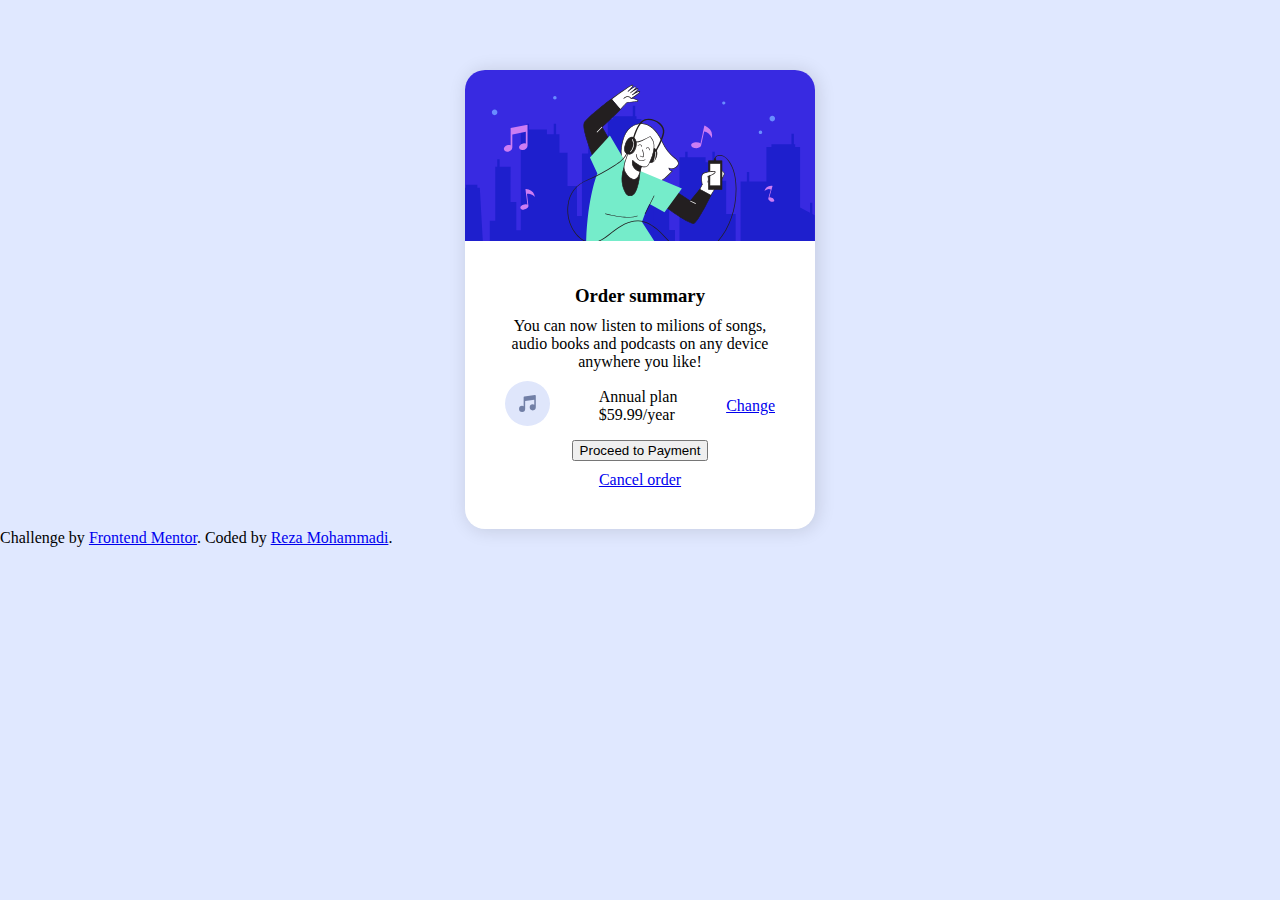
==== index.html @ c170a0bc "basic html structure done" ====
<!DOCTYPE html>
<html lang="en">
  <head>
    <meta charset="UTF-8" />
    <meta name="viewport" content="width=device-width, initial-scale=1.0" />
    <!-- displays site properly based on user's device -->

    <link
      rel="icon"
      type="image/png"
      sizes="32x32"
      href="./images/favicon-32x32.png"
    />
    <link rel="stylesheet" href="style.css" />
    <title>Frontend Mentor | Order summary card</title>

    <style></style>
  </head>
  <body class="page">
    <div class="card">
      <img
        src="./images/illustration-hero.svg"
        alt="illustration hero"
        class="card__image"
      />
      <div class="card__body">
        <h3 class="card__title">Order summary</h3>
        <p class="card__description">
          You can now listen to milions of songs, audio books and podcasts on
          any device anywhere you like!
        </p>
        <div class="card__plan">
          <div class="card__plan_icon-div">
            <img
              src="./images/icon-music.svg"
              alt="icon music"
              class="card__plan-icon"
            />
          </div>
          <div class="card__plan-info">
            <p class="card__plan-name">Annual plan</p>
            <p class="card__plan-price">&dollar;59.99/year</p>
          </div>
          <a href="#" class="card__link card__link-change">Change</a>
        </div>
        <button type="button" class="card__button">Proceed to Payment</button>
        <a href="#" class="card__link card__link-cancel">Cancel order</a>
      </div>
    </div>
    <div class="attribution">
      Challenge by
      <a href="https://www.frontendmentor.io?ref=challenge" target="_blank"
        >Frontend Mentor</a
      >. Coded by <a href="#">Reza Mohammadi</a>.
    </div>
  </body>
</html>
---- style.css ----
.page {
  width: 100%;
  height: 100%;
  background-color: #e0e8ff;
  padding: 0;
  margin: 0;
  padding-top: 70px;
}
.card {
  max-width: 350px;
  height: auto;
  background-color: #fff;
  width: 100%;
  margin: 0 auto;
  padding: 0;
  border-radius: 20px;
  overflow: hidden;
  box-shadow: 2px 1px 18px 1px #0000001f;
}
.card__image {
  max-width: 100%;
  margin: 0;
  padding: 0;
}
.card__body {
  margin: 0;
  padding: 40px;
  display: flex;
  flex-direction: column;
  align-items: center;
  row-gap: 10px;
}
.card__title {
  text-align: center;
  margin: 0;
  padding: 0;
}
.card__description {
  text-align: center;
  margin: 0;
  padding: 0;
}
.card__plan {
  margin: 0;
  padding: 0;
  width: 100%;
  display: flex;
  justify-content: space-between;
  align-items: center;
}
.card__plan-icon {
  width: 45px;
  height: auto;
}
.card__link-change {
  justify-self: flex-end;
}
.card__plan-name {
  margin: 0;
  padding: 0;
}
.card__plan-price {
  margin: 0;
  padding: 0;
}
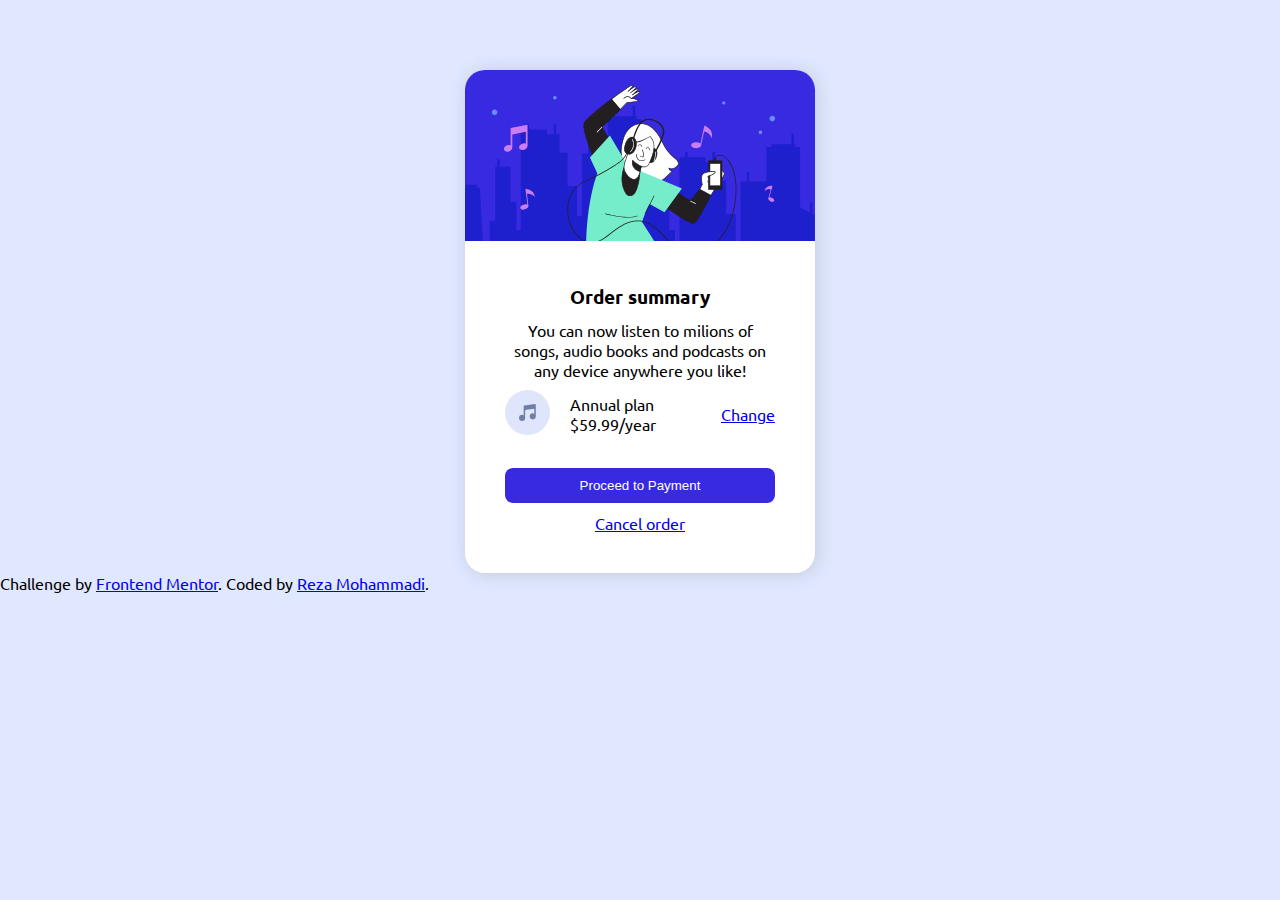
==== commit b7ccf1de: "work on card button & plan info" ====
--- a/index.html
+++ b/index.html
@@ -12,6 +12,12 @@
       href="./images/favicon-32x32.png"
     />
     <link rel="stylesheet" href="style.css" />
+    <link rel="preconnect" href="https://fonts.googleapis.com" />
+    <link rel="preconnect" href="https://fonts.gstatic.com" crossorigin />
+    <link
+      href="https://fonts.googleapis.com/css2?family=Istok+Web:wght@400;700&family=Ubuntu:wght@400;700&display=swap"
+      rel="stylesheet"
+    />
     <title>Frontend Mentor | Order summary card</title>
 
     <style></style>
--- a/style.css
+++ b/style.css
@@ -5,6 +5,8 @@
   padding: 0;
   margin: 0;
   padding-top: 70px;
+  font-family: "Istok Web", sans-serif;
+  font-family: "Ubuntu", sans-serif;
 }
 .card {
   max-width: 350px;
@@ -45,15 +47,19 @@
   padding: 0;
   width: 100%;
   display: flex;
-  justify-content: space-between;
+  grid-auto-flow: column;
   align-items: center;
 }
 .card__plan-icon {
   width: 45px;
   height: auto;
+  grid-area: icon;
 }
 .card__link-change {
-  justify-self: flex-end;
+  margin-left: auto;
+}
+.card__plan-info {
+  margin: 0 0 0 20px;
 }
 .card__plan-name {
   margin: 0;
@@ -63,3 +69,12 @@
   margin: 0;
   padding: 0;
 }
+.card__button {
+  padding: 10px;
+  border-radius: 8px;
+  margin: 20px 0 0 0;
+  width: 100%;
+  border: none;
+  background-color: #382ae1;
+  color: white;
+}
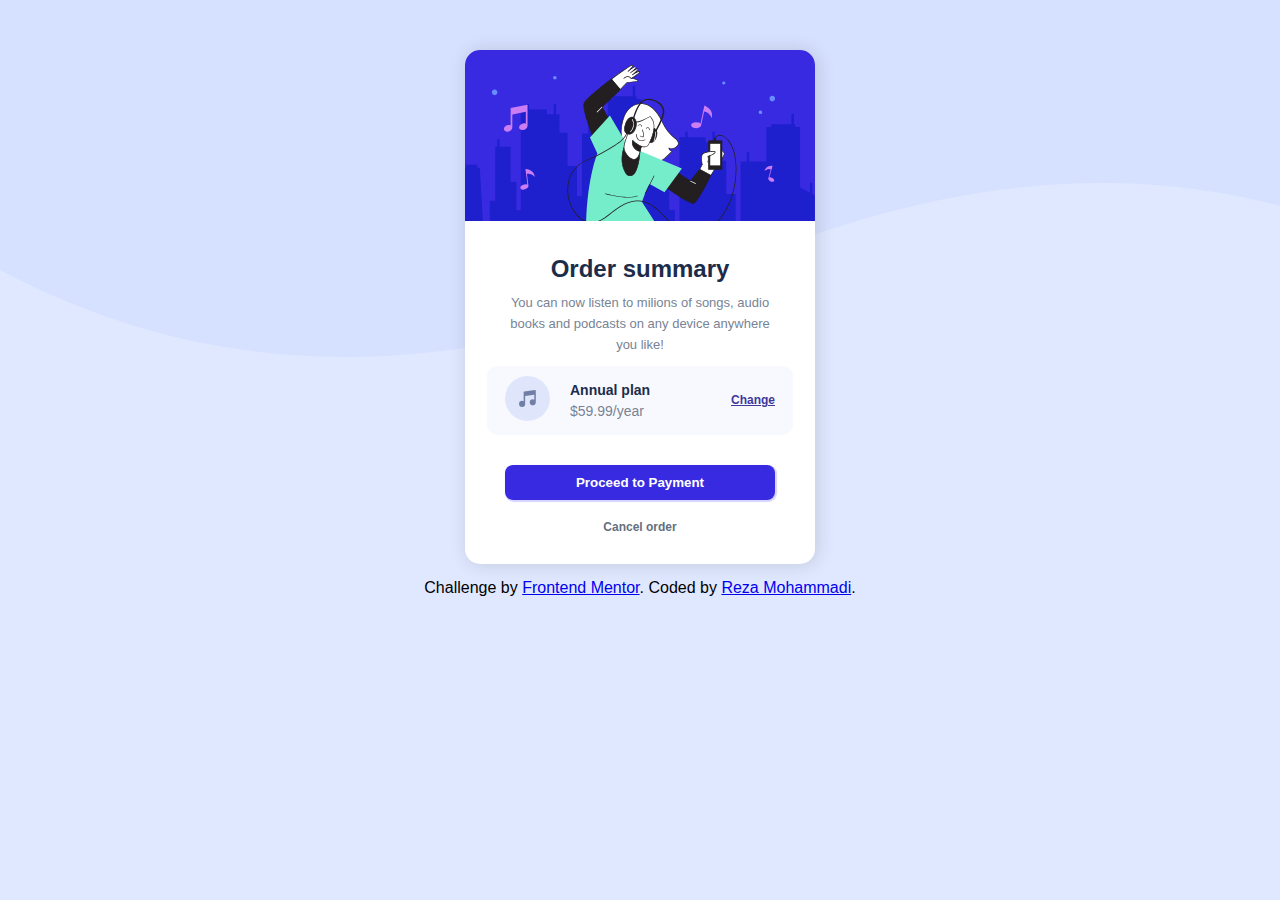
==== commit 1813d6a6: "project done" ====
--- a/index.html
+++ b/index.html
@@ -12,6 +12,8 @@
       href="./images/favicon-32x32.png"
     />
     <link rel="stylesheet" href="style.css" />
+    <link rel="preconnect" href="https://fonts.googleapis.com" />
+    <link rel="preconnect" href="https://fonts.gstatic.com" crossorigin />
     <link rel="preconnect" href="https://fonts.googleapis.com" />
     <link rel="preconnect" href="https://fonts.gstatic.com" crossorigin />
     <link
@@ -57,7 +59,8 @@
       Challenge by
       <a href="https://www.frontendmentor.io?ref=challenge" target="_blank"
         >Frontend Mentor</a
-      >. Coded by <a href="#">Reza Mohammadi</a>.
+      >. Coded by
+      <a href="https://www.linkedin.com/in/rmoh22/">Reza Mohammadi</a>.
     </div>
   </body>
 </html>
--- a/style.css
+++ b/style.css
@@ -4,9 +4,21 @@
   background-color: #e0e8ff;
   padding: 0;
   margin: 0;
-  padding-top: 70px;
-  font-family: "Istok Web", sans-serif;
-  font-family: "Ubuntu", sans-serif;
+  padding-top: 50px;
+  font-family: "Noto sans", sans-serif;
+  position: relative;
+  z-index: 2;
+}
+.page::before {
+  position: absolute;
+  width: 100%;
+  height: 100%;
+  content: "";
+  background: url(./images/pattern-background-desktop.svg) no-repeat;
+  background-position: top -50% left 0;
+  top: 0;
+  left: 0;
+  z-index: -1;
 }
 .card {
   max-width: 350px;
@@ -15,7 +27,7 @@
   width: 100%;
   margin: 0 auto;
   padding: 0;
-  border-radius: 20px;
+  border-radius: 15px;
   overflow: hidden;
   box-shadow: 2px 1px 18px 1px #0000001f;
 }
@@ -26,7 +38,7 @@
 }
 .card__body {
   margin: 0;
-  padding: 40px;
+  padding: 30px 40px;
   display: flex;
   flex-direction: column;
   align-items: center;
@@ -36,19 +48,28 @@
   text-align: center;
   margin: 0;
   padding: 0;
+  color: #1c2d4b;
+  font-size: 24px;
 }
 .card__description {
   text-align: center;
-  margin: 0;
+  margin: 0 0 0 0;
   padding: 0;
+  width: 100%;
+  text-align: center;
+  color: #788395;
+  font-size: 13px;
+  line-height: 1.6;
 }
 .card__plan {
   margin: 0;
-  padding: 0;
+  padding: 10px 18px;
   width: 100%;
   display: flex;
   grid-auto-flow: column;
   align-items: center;
+  background-color: #f8f9fe;
+  border-radius: 10px;
 }
 .card__plan-icon {
   width: 45px;
@@ -57,6 +78,14 @@
 }
 .card__link-change {
   margin-left: auto;
+  color: #3f389c;
+  font-weight: 700;
+  font-style: normal;
+  font-size: 12px;
+  transition: color 450ms ease;
+}
+.card__link-change:hover {
+  color: #7a6fd8;
 }
 .card__plan-info {
   margin: 0 0 0 20px;
@@ -64,10 +93,16 @@
 .card__plan-name {
   margin: 0;
   padding: 0;
+  color: #1c2d4b;
+  font-weight: 700;
+  font-style: normal;
+  font-size: 14px;
 }
 .card__plan-price {
-  margin: 0;
+  margin: 5px 0 0 0;
   padding: 0;
+  color: #788395;
+  font-size: 14px;
 }
 .card__button {
   padding: 10px;
@@ -77,4 +112,53 @@
   border: none;
   background-color: #382ae1;
   color: white;
+  box-shadow: 1px 1px 1px 1px #d6d4ff;
+  cursor: pointer;
+  transition: background-color 450ms ease;
+  font-weight: 700;
 }
+.card__button:active {
+  transform: scale(0.99);
+}
+.card__button:hover {
+  background-color: #766cf1;
+}
+.card__link-cancel {
+  color: #666f7d;
+  margin-top: 10px;
+  font-size: 12px;
+  font-weight: 700;
+  font-style: normal;
+  text-decoration: none;
+  transition: color 450ms ease;
+}
+.card__link-cancel:hover {
+  color: #1b2540;
+}
+
+.attribution {
+  text-align: center;
+  font-family: "Noto sans", sans-serif;
+  margin: 15px;
+}
+@media screen and (max-width: 627px) {
+  .card {
+    max-width: calc(100% - 40px);
+    margin: 0 20px;
+  }
+  .card__button {
+    font-size: 15px;
+  }
+  .card__plan-name {
+    font-size: 11px;
+  }
+  .card__plan-price {
+    font-size: 11px;
+  }
+  .card__link-change {
+    font-size: 11px;
+  }
+  .card__link-cancel {
+    font-size: 14px;
+  }
+}
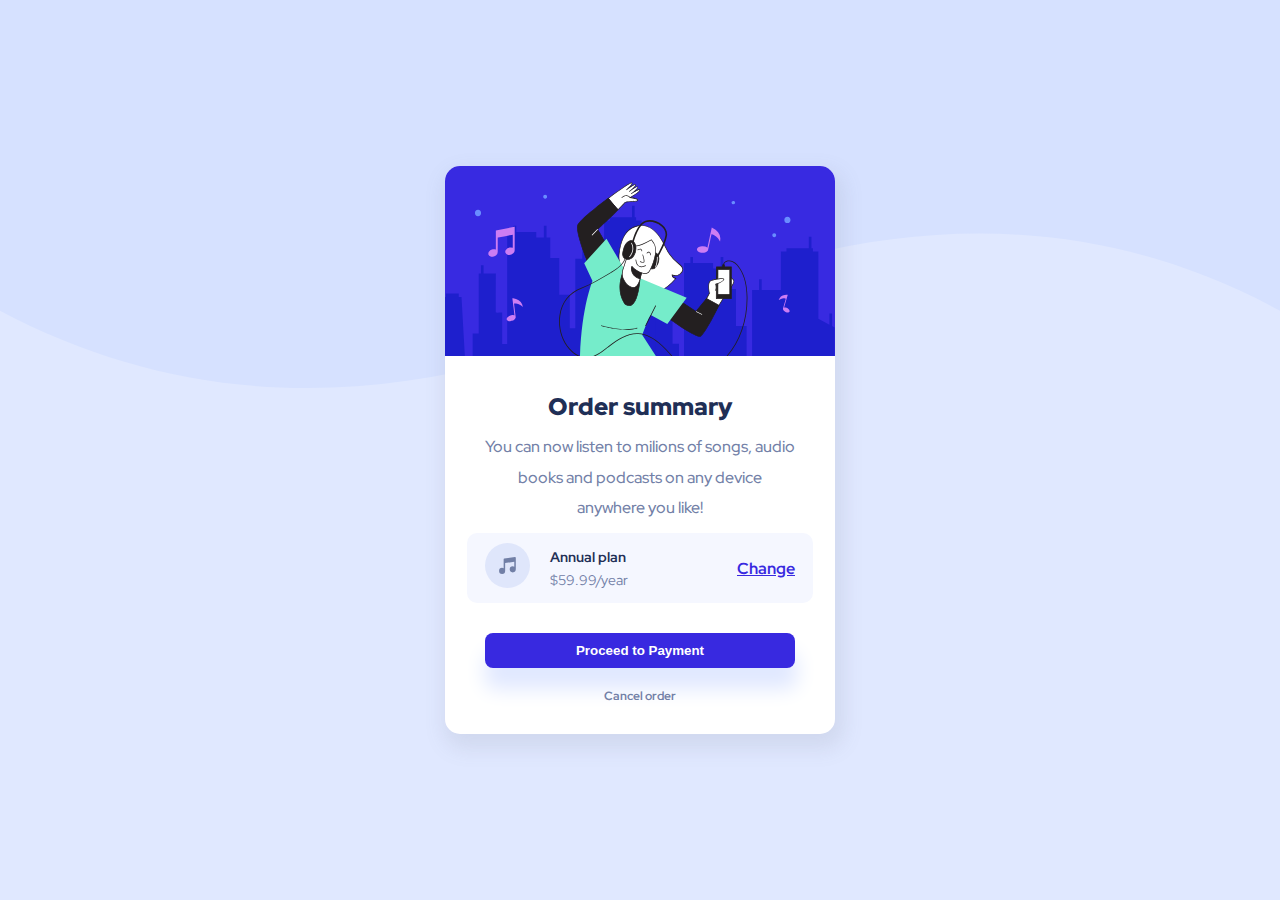
==== commit 2d7c9c71: "bug fix" ====
--- a/index.html
+++ b/index.html
@@ -14,10 +14,8 @@
     <link rel="stylesheet" href="style.css" />
     <link rel="preconnect" href="https://fonts.googleapis.com" />
     <link rel="preconnect" href="https://fonts.gstatic.com" crossorigin />
-    <link rel="preconnect" href="https://fonts.googleapis.com" />
-    <link rel="preconnect" href="https://fonts.gstatic.com" crossorigin />
     <link
-      href="https://fonts.googleapis.com/css2?family=Istok+Web:wght@400;700&family=Ubuntu:wght@400;700&display=swap"
+      href="https://fonts.googleapis.com/css2?family=Red+Hat+Display:wght@500;700;900&display=swap"
       rel="stylesheet"
     />
     <title>Frontend Mentor | Order summary card</title>
@@ -25,14 +23,14 @@
     <style></style>
   </head>
   <body class="page">
-    <div class="card">
+    <main class="card">
       <img
         src="./images/illustration-hero.svg"
         alt="illustration hero"
         class="card__image"
       />
       <div class="card__body">
-        <h3 class="card__title">Order summary</h3>
+        <h1 class="card__title">Order summary</h1>
         <p class="card__description">
           You can now listen to milions of songs, audio books and podcasts on
           any device anywhere you like!
@@ -54,13 +52,13 @@
         <button type="button" class="card__button">Proceed to Payment</button>
         <a href="#" class="card__link card__link-cancel">Cancel order</a>
       </div>
-    </div>
-    <div class="attribution">
+    </main>
+    <!-- <div class="attribution">
       Challenge by
       <a href="https://www.frontendmentor.io?ref=challenge" target="_blank"
         >Frontend Mentor</a
       >. Coded by
       <a href="https://www.linkedin.com/in/rmoh22/">Reza Mohammadi</a>.
-    </div>
+    </div> -->
   </body>
 </html>
--- a/style.css
+++ b/style.css
@@ -1,11 +1,11 @@
 .page {
-  width: 100%;
-  height: 100%;
-  background-color: #e0e8ff;
+  min-height: 100vh;
+  display: grid;
+  place-items: center;
+  background-color: hsl(225, 100%, 94%);
   padding: 0;
   margin: 0;
-  padding-top: 50px;
-  font-family: "Noto sans", sans-serif;
+  font-family: "Red Hat Display", sans-serif;
   position: relative;
   z-index: 2;
 }
@@ -15,21 +15,21 @@
   height: 100%;
   content: "";
   background: url(./images/pattern-background-desktop.svg) no-repeat;
-  background-position: top -50% left 0;
+  background-size: contain;
   top: 0;
   left: 0;
   z-index: -1;
 }
 .card {
-  max-width: 350px;
+  max-width: 390px;
   height: auto;
   background-color: #fff;
   width: 100%;
-  margin: 0 auto;
+  margin: 0;
   padding: 0;
   border-radius: 15px;
   overflow: hidden;
-  box-shadow: 2px 1px 18px 1px #0000001f;
+  box-shadow: 4px 10px 20px 5px hsl(225deg 9.19% 46.35% / 13%);
 }
 .card__image {
   max-width: 100%;
@@ -48,18 +48,20 @@
   text-align: center;
   margin: 0;
   padding: 0;
-  color: #1c2d4b;
+  color: hsl(223, 47%, 23%);
   font-size: 24px;
+  font-weight: 900;
 }
 .card__description {
-  text-align: center;
+  /* text-align: center; */
   margin: 0 0 0 0;
   padding: 0;
-  width: 100%;
+  max-width: 100%;
   text-align: center;
-  color: #788395;
-  font-size: 13px;
-  line-height: 1.6;
+  color: hsl(224, 23%, 55%);
+  font-size: 16px;
+  line-height: 1.9;
+  font-weight: 500;
 }
 .card__plan {
   margin: 0;
@@ -68,7 +70,7 @@
   display: flex;
   grid-auto-flow: column;
   align-items: center;
-  background-color: #f8f9fe;
+  background-color: hsl(225, 100%, 98%);
   border-radius: 10px;
 }
 .card__plan-icon {
@@ -78,14 +80,16 @@
 }
 .card__link-change {
   margin-left: auto;
-  color: #3f389c;
+  color: hsl(245, 75%, 52%);
   font-weight: 700;
   font-style: normal;
-  font-size: 12px;
+  font-size: 16px;
   transition: color 450ms ease;
+  font-weight: 700;
 }
 .card__link-change:hover {
-  color: #7a6fd8;
+  color: hsla(245, 75%, 52%, 0.8);
+  /* color: hsl(245, 58%, 65%); */
 }
 .card__plan-info {
   margin: 0 0 0 20px;
@@ -93,7 +97,7 @@
 .card__plan-name {
   margin: 0;
   padding: 0;
-  color: #1c2d4b;
+  color: hsl(223, 47%, 23%);
   font-weight: 700;
   font-style: normal;
   font-size: 14px;
@@ -101,7 +105,7 @@
 .card__plan-price {
   margin: 5px 0 0 0;
   padding: 0;
-  color: #788395;
+  color: hsl(224, 23%, 55%);
   font-size: 14px;
 }
 .card__button {
@@ -110,9 +114,9 @@
   margin: 20px 0 0 0;
   width: 100%;
   border: none;
-  background-color: #382ae1;
+  background-color: hsl(245, 75%, 52%);
   color: white;
-  box-shadow: 1px 1px 1px 1px #d6d4ff;
+  box-shadow: 1px 20px 20px 1px hsl(225, 100%, 94%);
   cursor: pointer;
   transition: background-color 450ms ease;
   font-weight: 700;
@@ -121,10 +125,10 @@
   transform: scale(0.99);
 }
 .card__button:hover {
-  background-color: #766cf1;
+  background-color: hsla(245, 75%, 52%, 0.8);
 }
 .card__link-cancel {
-  color: #666f7d;
+  color: hsl(224, 23%, 55%);
   margin-top: 10px;
   font-size: 12px;
   font-weight: 700;
@@ -133,7 +137,7 @@
   transition: color 450ms ease;
 }
 .card__link-cancel:hover {
-  color: #1b2540;
+  color: hsl(223, 47%, 23%);
 }
 
 .attribution {
@@ -141,7 +145,7 @@
   font-family: "Noto sans", sans-serif;
   margin: 15px;
 }
-@media screen and (max-width: 627px) {
+@media screen and (max-width: 375px) {
   .card {
     max-width: calc(100% - 40px);
     margin: 0 20px;
